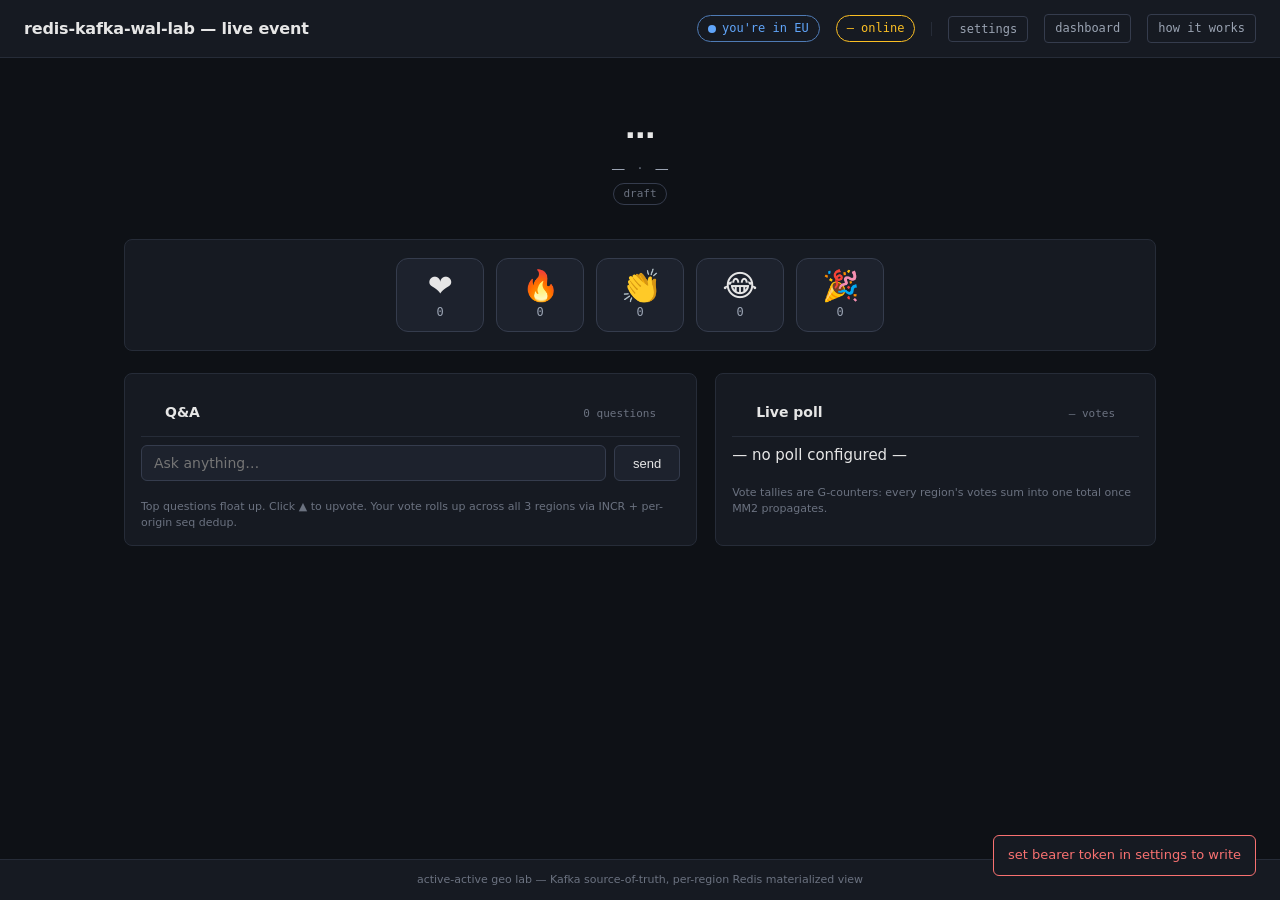
==== web/live.html @ e9402089 "Add live event app: reactions + Q&A + live poll A real audience-facing application built on top of t" ====
<!doctype html>
<html lang="en">
<head>
  <meta charset="utf-8" />
  <meta name="viewport" content="width=device-width, initial-scale=1" />
  <title>Live event — redis-kafka-wal-lab</title>
  <link rel="stylesheet" href="style.css" />
  <link rel="stylesheet" href="live.css" />
</head>
<body class="live-body">
  <header>
    <h1 id="event-title">redis-kafka-wal-lab — live event</h1>
    <div class="header-meta">
      <span id="region-pill" class="region-pill" title="virtual region you're connected to">
        <span class="region-pill-dot"></span>
        <span id="region-pill-label">…</span>
      </span>
      <span id="attendees-pill" class="conn-status conn-pending">— online</span>
      <span class="header-spacer"></span>
      <button id="settings-btn" class="link-btn" type="button">settings</button>
      <a class="link-btn" href="/">dashboard</a>
      <a class="link-btn" href="/how-it-works">how it works</a>
    </div>
  </header>

  <section id="settings-panel" class="settings-panel hidden">
    <label>
      Display name
      <input id="display-name" type="text" placeholder="Anonymous" maxlength="40" />
    </label>
    <label>
      Virtual region
      <select id="region-select">
        <option value="us">us — Americas</option>
        <option value="eu">eu — Europe</option>
        <option value="ap">ap — Asia-Pacific</option>
      </select>
    </label>
    <label>
      Bearer token (write ops)
      <input id="api-token" type="password" placeholder="required to react / vote / ask" />
    </label>
    <label>
      API base URL
      <input id="api-base" type="text" placeholder="https://redis-kafka-wal-api.zeteq.com" />
    </label>
    <button id="settings-save" type="button">save</button>
    <p class="hint">Token + name persist in your browser. Open this URL in three tabs with three different regions to see eventual consistency.</p>
  </section>

  <main class="live-main">

    <section class="event-hero">
      <h2 id="hero-title">…</h2>
      <p class="hero-meta">
        <span id="hero-speaker">—</span>
        <span class="hero-sep">·</span>
        <span id="hero-topic">—</span>
      </p>
      <p class="hero-meta">
        <span id="hero-status" class="hero-status">draft</span>
      </p>
    </section>

    <section class="reactions">
      <div class="reactions-row" id="reactions-row">
        <!-- buttons injected by JS -->
      </div>
      <div id="reactions-fx" class="reactions-fx" aria-hidden="true"></div>
    </section>

    <section class="grid">

      <article class="qa-panel">
        <header class="panel-head">
          <h3>Q&amp;A</h3>
          <span id="qa-count" class="panel-stat">0 questions</span>
        </header>
        <form id="qa-form" class="qa-form">
          <input id="qa-input" type="text" maxlength="240" placeholder="Ask anything…" autocomplete="off" />
          <button type="submit">send</button>
        </form>
        <ul id="qa-list" class="qa-list"></ul>
        <p class="hint">Top questions float up. Click ▲ to upvote. Your vote rolls up across all 3 regions via INCR + per-origin seq dedup.</p>
      </article>

      <article class="poll-panel">
        <header class="panel-head">
          <h3>Live poll</h3>
          <span id="poll-total" class="panel-stat">— votes</span>
        </header>
        <p id="poll-question" class="poll-question">— no poll configured —</p>
        <div id="poll-options" class="poll-options"></div>
        <p class="hint">Vote tallies are G-counters: every region's votes sum into one total once MM2 propagates.</p>
      </article>

    </section>

  </main>

  <footer>
    <span>active-active geo lab — Kafka source-of-truth, per-region Redis materialized view</span>
  </footer>

  <script src="live.js" defer></script>
</body>
</html>
---- web/style.css ----
:root {
  --bg: #0e1116;
  --bg-elev: #161a22;
  --bg-elev-2: #1d222d;
  --fg: #e6e6e6;
  --fg-dim: #9aa3b2;
  --fg-faint: #6b7280;
  --border: #262c38;
  --border-strong: #353c4d;

  --us: #4ade80;
  --eu: #60a5fa;
  --ap: #f472b6;

  --ok: #4ade80;
  --warn: #fbbf24;
  --err: #f87171;

  --mono: ui-monospace, "JetBrains Mono", "Menlo", "Monaco", "Consolas", monospace;
  --sans: ui-sans-serif, system-ui, -apple-system, "Segoe UI", "Inter", sans-serif;
}

* { box-sizing: border-box; }
html, body { margin: 0; padding: 0; }
body {
  background: var(--bg);
  color: var(--fg);
  font-family: var(--sans);
  font-size: 14px;
  line-height: 1.45;
  min-height: 100vh;
  display: flex;
  flex-direction: column;
}

header {
  display: flex;
  align-items: center;
  justify-content: space-between;
  padding: 14px 24px;
  border-bottom: 1px solid var(--border);
  background: var(--bg-elev);
}
header h1 { font-size: 16px; font-weight: 600; margin: 0; letter-spacing: -0.01em; }
.header-meta { display: flex; align-items: center; gap: 16px; }
.header-spacer { width: 1px; height: 14px; background: var(--border); }
.link-btn {
  background: transparent;
  border: 1px solid var(--border-strong);
  color: var(--fg-dim);
  font-family: var(--mono);
  font-size: 12px;
  padding: 5px 10px;
  border-radius: 4px;
  cursor: pointer;
  text-decoration: none;
}
.link-btn:hover { color: var(--fg); border-color: var(--fg-dim); }

.conn-status {
  font-family: var(--mono);
  font-size: 12px;
  padding: 4px 10px;
  border-radius: 999px;
  border: 1px solid var(--border);
}
.conn-pending { color: var(--warn); border-color: var(--warn); }
.conn-ok      { color: var(--ok);   border-color: var(--ok); }
.conn-err     { color: var(--err);  border-color: var(--err); }

main {
  flex: 1;
  padding: 18px 24px 30px;
  display: flex;
  flex-direction: column;
  gap: 18px;
  max-width: 1700px;
  width: 100%;
  margin: 0 auto;
}

/* settings */
.settings-panel {
  background: var(--bg-elev);
  border: 1px solid var(--border);
  padding: 14px 20px;
  margin: 0 24px;
  border-radius: 6px;
  display: flex;
  gap: 12px;
  flex-wrap: wrap;
  align-items: end;
}
.settings-panel.hidden { display: none; }
.settings-panel label {
  display: flex;
  flex-direction: column;
  gap: 4px;
  font-size: 12px;
  color: var(--fg-dim);
  flex: 1 1 280px;
}
.settings-panel input {
  background: var(--bg-elev-2);
  color: var(--fg);
  border: 1px solid var(--border-strong);
  border-radius: 4px;
  padding: 6px 9px;
  font-family: var(--mono);
  font-size: 13px;
}
.settings-panel button {
  background: var(--bg-elev-2);
  color: var(--fg);
  border: 1px solid var(--border-strong);
  border-radius: 4px;
  padding: 7px 14px;
  cursor: pointer;
  font-size: 12px;
}
.settings-panel button:hover { border-color: var(--fg-dim); }
.hint {
  font-size: 11px;
  color: var(--fg-faint);
  margin: 6px 0 0;
}

/* region columns */
.regions {
  display: grid;
  grid-template-columns: repeat(3, 1fr);
  gap: 12px;
}
.region {
  background: var(--bg-elev);
  border: 1px solid var(--border);
  border-radius: 6px;
  padding: 12px 14px;
  min-height: 380px;
}
.region h2 {
  font-size: 13px;
  font-weight: 600;
  margin: 0 0 10px;
  display: flex;
  align-items: center;
  gap: 8px;
}
.region-tag {
  display: inline-block;
  padding: 2px 7px;
  font-size: 11px;
  font-family: var(--mono);
  border-radius: 4px;
  background: var(--bg-elev-2);
  color: var(--fg-dim);
  border: 1px solid var(--border-strong);
}
.region-us { color: var(--us); border-color: color-mix(in srgb, var(--us) 60%, var(--border-strong)); }
.region-eu { color: var(--eu); border-color: color-mix(in srgb, var(--eu) 60%, var(--border-strong)); }
.region-ap { color: var(--ap); border-color: color-mix(in srgb, var(--ap) 60%, var(--border-strong)); }

.region-body {
  display: flex;
  flex-direction: column;
  gap: 10px;
}
.kv {
  background: var(--bg-elev-2);
  border-radius: 4px;
  padding: 8px 10px;
  border: 1px solid var(--border);
}
.kv-label {
  font-family: var(--mono);
  font-size: 11px;
  color: var(--fg-faint);
  margin-bottom: 4px;
}
.kv-value {
  font-family: var(--mono);
  font-size: 13px;
  color: var(--fg);
  white-space: pre-wrap;
  word-break: break-word;
}
.kv-value.empty { color: var(--fg-faint); font-style: italic; }
.kv-just-changed {
  animation: flash 1.4s ease-out;
}
@keyframes flash {
  0%   { background: color-mix(in srgb, var(--us) 25%, var(--bg-elev-2)); }
  40%  { background: color-mix(in srgb, var(--us) 18%, var(--bg-elev-2)); }
  100% { background: var(--bg-elev-2); }
}

/* bottom grid: log + sim + produce */
.bottom-grid {
  display: grid;
  grid-template-columns: 2fr 1fr 1fr;
  gap: 12px;
  min-height: 320px;
}
@media (max-width: 1100px) {
  .bottom-grid { grid-template-columns: 1fr; }
}
.event-log, .produce, .sim {
  background: var(--bg-elev);
  border: 1px solid var(--border);
  border-radius: 6px;
  padding: 12px 14px;
}

/* sim controls */
.sim-header { display: flex; justify-content: space-between; align-items: center; }
.sim-status {
  font-family: var(--mono);
  font-size: 11px;
  padding: 3px 8px;
  border-radius: 999px;
  border: 1px solid var(--border);
}
.sim-off { color: var(--fg-faint); border-color: var(--border-strong); }
.sim-on  { color: var(--ok); border-color: var(--ok); }
.sim-controls {
  display: flex;
  gap: 8px;
  align-items: end;
  margin-top: 10px;
}
.sim-controls label {
  display: flex;
  flex-direction: column;
  gap: 3px;
  font-size: 11px;
  color: var(--fg-dim);
  flex: 1;
}
.sim-controls button {
  background: var(--bg-elev-2);
  color: var(--fg);
  border: 1px solid var(--border-strong);
  border-radius: 4px;
  padding: 8px 16px;
  cursor: pointer;
  font-size: 12px;
  min-width: 90px;
}
.sim-controls button:hover { border-color: var(--fg-dim); }
.sim-controls button.running {
  border-color: var(--err);
  color: var(--err);
}
.sim-controls button:disabled { opacity: 0.5; cursor: not-allowed; }
.sim-stats {
  margin-top: 10px;
  font-family: var(--mono);
  font-size: 11px;
  color: var(--fg-dim);
}
.event-log-header {
  display: flex;
  justify-content: space-between;
  align-items: center;
}
.event-log h2, .produce h2 { font-size: 13px; font-weight: 600; margin: 0; }
.event-log-stats {
  font-family: var(--mono);
  font-size: 12px;
  color: var(--fg-dim);
  display: flex;
  align-items: center;
  gap: 10px;
}

#event-log {
  margin-top: 10px;
  max-height: 460px;
  overflow-y: auto;
  font-family: var(--mono);
  font-size: 12px;
  display: flex;
  flex-direction: column;
  gap: 4px;
}
.evt {
  padding: 5px 8px;
  border-radius: 4px;
  background: var(--bg-elev-2);
  border-left: 3px solid var(--border-strong);
  display: grid;
  grid-template-columns: auto auto auto 1fr auto;
  gap: 10px;
  align-items: center;
}
.evt-origin-us { border-left-color: var(--us); }
.evt-origin-eu { border-left-color: var(--eu); }
.evt-origin-ap { border-left-color: var(--ap); }

.evt-time   { color: var(--fg-faint); font-size: 11px; min-width: 64px; }
.evt-origin { font-weight: 600; min-width: 24px; }
.evt-origin.us { color: var(--us); }
.evt-origin.eu { color: var(--eu); }
.evt-origin.ap { color: var(--ap); }
.evt-op     { color: var(--fg); min-width: 44px; }
.evt-key    { color: var(--fg); }
.evt-payload { color: var(--fg-dim); }
.evt-observed {
  display: inline-flex;
  gap: 3px;
  font-size: 10px;
  color: var(--fg-faint);
}
.evt-observed .obs {
  display: inline-block;
  width: 6px;
  height: 12px;
  background: var(--border-strong);
  border-radius: 1px;
  opacity: 0.4;
}
.evt-observed .obs.us { background: var(--us); opacity: 1; }
.evt-observed .obs.eu { background: var(--eu); opacity: 1; }
.evt-observed .obs.ap { background: var(--ap); opacity: 1; }

/* produce form */
#produce-form {
  display: flex;
  flex-direction: column;
  gap: 10px;
  margin-top: 8px;
}
.row {
  display: flex;
  gap: 8px;
  flex-wrap: wrap;
}
.row label {
  display: flex;
  flex-direction: column;
  gap: 3px;
  font-size: 11px;
  color: var(--fg-dim);
  flex: 1 1 80px;
}
.row label:has(input[name="key"]),
.row label:has(input[name="value"]) { flex: 2 1 200px; }
input, select {
  background: var(--bg-elev-2);
  color: var(--fg);
  border: 1px solid var(--border-strong);
  border-radius: 4px;
  padding: 6px 8px;
  font-family: var(--mono);
  font-size: 12px;
}
.produce-actions {
  align-items: center;
}
button[type="submit"] {
  background: var(--bg-elev-2);
  color: var(--fg);
  border: 1px solid var(--border-strong);
  border-radius: 4px;
  padding: 8px 16px;
  cursor: pointer;
  font-size: 12px;
}
button[type="submit"]:hover { border-color: var(--fg-dim); }
button[type="submit"]:disabled { opacity: 0.5; cursor: not-allowed; }

.produce-result {
  font-family: var(--mono);
  font-size: 11px;
  color: var(--fg-dim);
}
.produce-result.ok  { color: var(--ok); }
.produce-result.err { color: var(--err); }

footer {
  padding: 12px 24px;
  border-top: 1px solid var(--border);
  background: var(--bg-elev);
  font-size: 11px;
  color: var(--fg-faint);
  text-align: center;
}

/* prose / how-it-works page */
main.prose {
  max-width: 760px;
  margin: 0 auto;
  padding: 32px 24px 48px;
  display: block;
  font-size: 15px;
  line-height: 1.65;
  color: var(--fg);
}
main.prose section + section { margin-top: 36px; }
main.prose h2 {
  font-size: 22px;
  font-weight: 600;
  margin: 0 0 14px;
  letter-spacing: -0.01em;
  border-bottom: 1px solid var(--border);
  padding-bottom: 8px;
}
main.prose h3 { font-size: 16px; font-weight: 600; margin: 24px 0 8px; }
main.prose p { margin: 0 0 14px; color: var(--fg); }
main.prose strong { color: var(--fg); font-weight: 600; }
main.prose em { color: var(--fg-dim); font-style: italic; }
main.prose a { color: var(--eu); text-decoration: underline; text-decoration-color: color-mix(in srgb, var(--eu) 35%, transparent); text-underline-offset: 2px; }
main.prose a:hover { text-decoration-color: var(--eu); }

main.prose ul, main.prose ol {
  margin: 0 0 14px;
  padding-left: 22px;
}
main.prose li { margin-bottom: 6px; }
main.prose ol.trace { counter-reset: step; padding-left: 0; list-style: none; }
main.prose ol.trace > li {
  counter-increment: step;
  position: relative;
  padding: 10px 12px 10px 42px;
  background: var(--bg-elev);
  border: 1px solid var(--border);
  border-radius: 6px;
  margin-bottom: 8px;
}
main.prose ol.trace > li::before {
  content: counter(step);
  position: absolute;
  left: 12px;
  top: 10px;
  width: 22px;
  height: 22px;
  display: inline-flex;
  align-items: center;
  justify-content: center;
  background: var(--bg-elev-2);
  border: 1px solid var(--border-strong);
  border-radius: 999px;
  font-family: var(--mono);
  font-size: 11px;
  color: var(--fg-dim);
}

main.prose code {
  font-family: var(--mono);
  font-size: 0.86em;
  background: var(--bg-elev-2);
  padding: 1px 5px;
  border-radius: 3px;
  color: var(--fg);
}
main.prose pre {
  background: var(--bg-elev);
  border: 1px solid var(--border);
  border-radius: 6px;
  padding: 14px 16px;
  overflow-x: auto;
  margin: 0 0 14px;
  line-height: 1.45;
}
main.prose pre code {
  background: transparent;
  padding: 0;
  font-size: 12.5px;
  color: var(--fg);
}
main.prose pre.diagram {
  font-size: 12px;
  line-height: 1.3;
  color: var(--fg-dim);
}

main.prose table {
  width: 100%;
  border-collapse: collapse;
  margin: 0 0 16px;
  font-size: 13.5px;
}
main.prose table th, main.prose table td {
  text-align: left;
  vertical-align: top;
  padding: 8px 12px;
  border-bottom: 1px solid var(--border);
}
main.prose table th {
  font-weight: 600;
  color: var(--fg);
  background: var(--bg-elev);
  border-bottom: 1px solid var(--border-strong);
}
main.prose table tr:hover td { background: var(--bg-elev); }

main.prose section.closing {
  margin-top: 40px;
  padding-top: 16px;
  border-top: 1px solid var(--border);
  color: var(--fg-faint);
  font-size: 13px;
}
---- web/live.css ----
/* Live-event app styles. Loaded on top of style.css. */

body.live-body { background: var(--bg); }

.region-pill {
  display: inline-flex;
  align-items: center;
  gap: 6px;
  font-family: var(--mono);
  font-size: 12px;
  padding: 4px 10px;
  border-radius: 999px;
  border: 1px solid var(--border-strong);
  color: var(--fg-dim);
}
.region-pill-dot {
  width: 8px; height: 8px; border-radius: 999px;
  background: var(--fg-faint);
}
.region-pill[data-region="us"] { color: var(--us); border-color: color-mix(in srgb, var(--us) 60%, var(--border-strong)); }
.region-pill[data-region="us"] .region-pill-dot { background: var(--us); }
.region-pill[data-region="eu"] { color: var(--eu); border-color: color-mix(in srgb, var(--eu) 60%, var(--border-strong)); }
.region-pill[data-region="eu"] .region-pill-dot { background: var(--eu); }
.region-pill[data-region="ap"] { color: var(--ap); border-color: color-mix(in srgb, var(--ap) 60%, var(--border-strong)); }
.region-pill[data-region="ap"] .region-pill-dot { background: var(--ap); }

.live-main {
  max-width: 1080px;
  margin: 0 auto;
  padding: 28px 24px 60px;
  display: flex;
  flex-direction: column;
  gap: 22px;
}

/* Hero */
.event-hero {
  text-align: center;
  padding: 20px 16px 8px;
}
.event-hero h2 {
  font-size: 30px;
  font-weight: 700;
  letter-spacing: -0.02em;
  margin: 0 0 8px;
  color: var(--fg);
}
.hero-meta {
  margin: 4px 0;
  font-size: 14px;
  color: var(--fg-dim);
}
.hero-sep { color: var(--fg-faint); margin: 0 8px; }
.hero-status {
  display: inline-block;
  padding: 2px 9px;
  font-family: var(--mono);
  font-size: 11px;
  border-radius: 999px;
  border: 1px solid var(--border-strong);
  color: var(--fg-faint);
}
.hero-status.live {
  color: var(--ok);
  border-color: var(--ok);
  background: color-mix(in srgb, var(--ok) 10%, transparent);
}
.hero-status.ended {
  color: var(--err);
  border-color: var(--err);
}

/* Reactions */
.reactions {
  position: relative;
  background: var(--bg-elev);
  border: 1px solid var(--border);
  border-radius: 8px;
  padding: 18px 16px;
  overflow: hidden;
}
.reactions-row {
  display: flex;
  gap: 12px;
  justify-content: center;
  flex-wrap: wrap;
}
.reaction-btn {
  display: flex;
  flex-direction: column;
  align-items: center;
  gap: 4px;
  background: var(--bg-elev-2);
  border: 1px solid var(--border-strong);
  border-radius: 12px;
  padding: 12px 18px;
  cursor: pointer;
  min-width: 88px;
  font-family: var(--sans);
  color: var(--fg);
  transition: transform 80ms ease, border-color 120ms ease;
}
.reaction-btn:hover { border-color: var(--fg-dim); transform: translateY(-1px); }
.reaction-btn:active { transform: scale(0.96); }
.reaction-btn:disabled { opacity: 0.5; cursor: not-allowed; }
.reaction-emoji { font-size: 30px; line-height: 1; }
.reaction-count {
  font-family: var(--mono);
  font-size: 12px;
  color: var(--fg-dim);
  min-width: 30px;
  text-align: center;
}
.reaction-count.bumping { color: var(--fg); transition: color 200ms; }

/* Floating emoji effect */
.reactions-fx {
  position: absolute;
  inset: 0;
  pointer-events: none;
  overflow: hidden;
}
.fx-emoji {
  position: absolute;
  font-size: 28px;
  opacity: 0.95;
  animation: floatup 1500ms cubic-bezier(.2,.7,.3,1) forwards;
}
@keyframes floatup {
  0%   { transform: translate(0, 0) scale(1); opacity: 1; }
  90%  { opacity: 1; }
  100% { transform: translate(var(--dx, 0), -160px) scale(1.4); opacity: 0; }
}

/* Two-column grid */
.grid {
  display: grid;
  grid-template-columns: 1.3fr 1fr;
  gap: 18px;
}
@media (max-width: 900px) { .grid { grid-template-columns: 1fr; } }

.qa-panel, .poll-panel {
  background: var(--bg-elev);
  border: 1px solid var(--border);
  border-radius: 8px;
  padding: 14px 16px;
}
.panel-head {
  display: flex;
  justify-content: space-between;
  align-items: baseline;
  margin-bottom: 8px;
}
.panel-head h3 {
  margin: 0;
  font-size: 14px;
  font-weight: 600;
}
.panel-stat {
  font-family: var(--mono);
  font-size: 11px;
  color: var(--fg-faint);
}

/* Q&A */
.qa-form {
  display: flex;
  gap: 8px;
  margin-bottom: 12px;
}
.qa-form input {
  flex: 1;
  background: var(--bg-elev-2);
  color: var(--fg);
  border: 1px solid var(--border-strong);
  border-radius: 6px;
  padding: 9px 12px;
  font-size: 14px;
  font-family: var(--sans);
}
.qa-form button {
  background: var(--bg-elev-2);
  color: var(--fg);
  border: 1px solid var(--border-strong);
  border-radius: 6px;
  padding: 9px 18px;
  font-size: 13px;
  cursor: pointer;
}
.qa-form button:hover { border-color: var(--fg-dim); }
.qa-form button:disabled { opacity: 0.5; cursor: not-allowed; }

.qa-list {
  list-style: none;
  margin: 0;
  padding: 0;
  display: flex;
  flex-direction: column;
  gap: 6px;
  max-height: 460px;
  overflow-y: auto;
}
.qa-item {
  display: flex;
  gap: 10px;
  align-items: stretch;
  padding: 8px 10px;
  background: var(--bg-elev-2);
  border: 1px solid var(--border);
  border-radius: 6px;
  border-left: 3px solid var(--border-strong);
  transition: border-left-color 200ms;
}
.qa-item.origin-us { border-left-color: var(--us); }
.qa-item.origin-eu { border-left-color: var(--eu); }
.qa-item.origin-ap { border-left-color: var(--ap); }

.qa-vote {
  display: flex;
  flex-direction: column;
  align-items: center;
  justify-content: center;
  gap: 0;
  min-width: 38px;
  background: var(--bg-elev);
  border: 1px solid var(--border-strong);
  border-radius: 5px;
  padding: 4px 6px;
  cursor: pointer;
}
.qa-vote:hover { border-color: var(--fg-dim); }
.qa-vote .arrow { font-size: 12px; color: var(--fg-dim); }
.qa-vote .count {
  font-family: var(--mono);
  font-size: 14px;
  font-weight: 600;
  color: var(--fg);
}
.qa-vote.voted .arrow,
.qa-vote.voted .count {
  color: var(--us);
}

.qa-text {
  flex: 1;
  display: flex;
  flex-direction: column;
  justify-content: center;
  gap: 4px;
}
.qa-text-body {
  font-size: 14px;
  color: var(--fg);
  line-height: 1.45;
}
.qa-text-meta {
  font-family: var(--mono);
  font-size: 11px;
  color: var(--fg-faint);
}

/* Poll */
.poll-question {
  font-size: 15px;
  color: var(--fg);
  font-weight: 500;
  margin: 4px 0 12px;
}
.poll-options {
  display: flex;
  flex-direction: column;
  gap: 8px;
}
.poll-option {
  position: relative;
  background: var(--bg-elev-2);
  border: 1px solid var(--border);
  border-radius: 6px;
  padding: 10px 12px;
  cursor: pointer;
  display: flex;
  align-items: center;
  gap: 10px;
  overflow: hidden;
  transition: border-color 120ms ease;
}
.poll-option:hover { border-color: var(--fg-dim); }
.poll-option.voted { border-color: var(--us); }
.poll-option-bar {
  position: absolute;
  inset: 0;
  width: 0%;
  background: color-mix(in srgb, var(--eu) 18%, transparent);
  transition: width 600ms cubic-bezier(.2,.7,.3,1);
  z-index: 0;
}
.poll-option-text {
  position: relative;
  z-index: 1;
  flex: 1;
  font-size: 14px;
  color: var(--fg);
}
.poll-option-stat {
  position: relative;
  z-index: 1;
  font-family: var(--mono);
  font-size: 12px;
  color: var(--fg-dim);
  min-width: 84px;
  text-align: right;
}

/* small toast for transient errors */
.toast {
  position: fixed;
  bottom: 24px;
  right: 24px;
  padding: 10px 14px;
  border-radius: 6px;
  font-size: 13px;
  background: var(--bg-elev);
  border: 1px solid var(--err);
  color: var(--err);
  z-index: 999;
  animation: toast-in 200ms ease;
}
@keyframes toast-in { from { opacity: 0; transform: translateY(10px); } to { opacity: 1; transform: translateY(0); } }
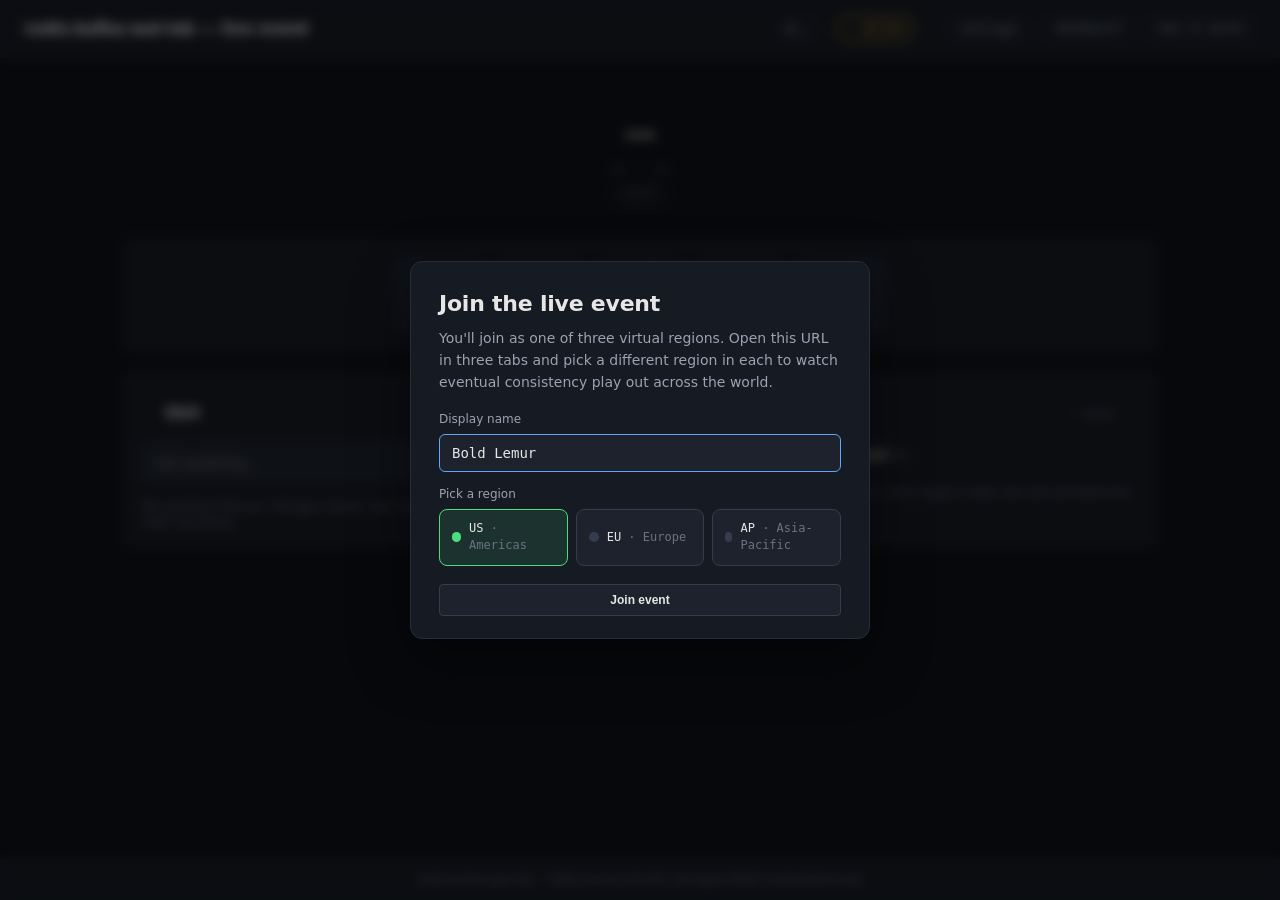
==== commit a439d03c: "Add zero-friction join flow for the live event app The live page no longer requires anyone to paste " ====
--- a/web/live.html
+++ b/web/live.html
@@ -37,16 +37,54 @@
       </select>
     </label>
     <label>
-      Bearer token (write ops)
-      <input id="api-token" type="password" placeholder="required to react / vote / ask" />
+      Bearer token (admin override; sim controls)
+      <input id="api-token" type="password" placeholder="empty = use public lab token" />
     </label>
     <label>
       API base URL
       <input id="api-base" type="text" placeholder="https://redis-kafka-wal-api.zeteq.com" />
     </label>
     <button id="settings-save" type="button">save</button>
-    <p class="hint">Token + name persist in your browser. Open this URL in three tabs with three different regions to see eventual consistency.</p>
+    <button id="settings-rejoin" type="button" class="link-btn">leave event</button>
+    <p class="hint">Public lab token is fetched automatically. Paste an admin token only if you need to control the simulator from this page.</p>
   </section>
+
+  <div id="join-modal" class="modal" hidden>
+    <div class="modal-backdrop"></div>
+    <div class="modal-card">
+      <h2>Join the live event</h2>
+      <p class="modal-desc">
+        You'll join as one of three virtual regions. Open this URL in
+        three tabs and pick a different region in each to watch
+        eventual consistency play out across the world.
+      </p>
+      <form id="join-form">
+        <label>
+          Display name
+          <input id="join-name" type="text" maxlength="40" autocomplete="off" required />
+        </label>
+        <fieldset class="region-radios">
+          <legend>Pick a region</legend>
+          <label class="region-radio" data-region="us">
+            <input type="radio" name="join-region" value="us" />
+            <span class="region-radio-dot"></span>
+            <span class="region-radio-label">US <em>· Americas</em></span>
+          </label>
+          <label class="region-radio" data-region="eu">
+            <input type="radio" name="join-region" value="eu" />
+            <span class="region-radio-dot"></span>
+            <span class="region-radio-label">EU <em>· Europe</em></span>
+          </label>
+          <label class="region-radio" data-region="ap">
+            <input type="radio" name="join-region" value="ap" />
+            <span class="region-radio-dot"></span>
+            <span class="region-radio-label">AP <em>· Asia-Pacific</em></span>
+          </label>
+        </fieldset>
+        <button type="submit" class="join-btn">Join event</button>
+      </form>
+    </div>
+  </div>
 
   <main class="live-main">
 
--- a/web/live.css
+++ b/web/live.css
@@ -312,6 +312,133 @@
   text-align: right;
 }
 
+/* Join modal */
+.modal {
+  position: fixed;
+  inset: 0;
+  display: flex;
+  align-items: center;
+  justify-content: center;
+  z-index: 100;
+}
+.modal[hidden] { display: none; }
+.modal-backdrop {
+  position: absolute;
+  inset: 0;
+  background: rgba(0, 0, 0, 0.5);
+  backdrop-filter: blur(6px);
+}
+.modal-card {
+  position: relative;
+  background: var(--bg-elev);
+  border: 1px solid var(--border);
+  border-radius: 12px;
+  padding: 26px 28px 22px;
+  max-width: 460px;
+  width: calc(100% - 32px);
+  box-shadow: 0 20px 60px rgba(0, 0, 0, 0.45);
+  animation: modal-in 220ms cubic-bezier(.2,.7,.3,1);
+}
+@keyframes modal-in {
+  from { opacity: 0; transform: translateY(12px) scale(0.98); }
+  to   { opacity: 1; transform: translateY(0) scale(1); }
+}
+.modal-card h2 {
+  font-size: 22px;
+  font-weight: 700;
+  letter-spacing: -0.01em;
+  margin: 0 0 8px;
+}
+.modal-desc {
+  font-size: 14px;
+  color: var(--fg-dim);
+  margin: 0 0 18px;
+  line-height: 1.55;
+}
+.modal-card form {
+  display: flex;
+  flex-direction: column;
+  gap: 14px;
+}
+.modal-card label:not(.region-radio) {
+  display: flex;
+  flex-direction: column;
+  gap: 5px;
+  font-size: 12px;
+  color: var(--fg-dim);
+}
+.modal-card input[type=text] {
+  background: var(--bg-elev-2);
+  color: var(--fg);
+  border: 1px solid var(--border-strong);
+  border-radius: 6px;
+  padding: 10px 12px;
+  font-size: 14px;
+}
+.modal-card input[type=text]:focus {
+  border-color: var(--eu);
+  outline: none;
+}
+.region-radios {
+  border: none;
+  margin: 0;
+  padding: 0;
+  display: flex;
+  gap: 8px;
+}
+.region-radios legend {
+  font-size: 12px;
+  color: var(--fg-dim);
+  margin-bottom: 6px;
+  padding: 0;
+}
+.region-radio {
+  flex: 1;
+  display: flex;
+  align-items: center;
+  gap: 8px;
+  background: var(--bg-elev-2);
+  border: 1px solid var(--border-strong);
+  border-radius: 8px;
+  padding: 10px 12px;
+  cursor: pointer;
+  transition: border-color 120ms;
+}
+.region-radio:hover { border-color: var(--fg-dim); }
+.region-radio input { display: none; }
+.region-radio-dot {
+  width: 10px; height: 10px; border-radius: 999px;
+  background: var(--border-strong);
+  transition: background 120ms;
+}
+.region-radio[data-region="us"]:has(input:checked) { border-color: var(--us); background: color-mix(in srgb, var(--us) 12%, transparent); }
+.region-radio[data-region="us"]:has(input:checked) .region-radio-dot { background: var(--us); }
+.region-radio[data-region="eu"]:has(input:checked) { border-color: var(--eu); background: color-mix(in srgb, var(--eu) 12%, transparent); }
+.region-radio[data-region="eu"]:has(input:checked) .region-radio-dot { background: var(--eu); }
+.region-radio[data-region="ap"]:has(input:checked) { border-color: var(--ap); background: color-mix(in srgb, var(--ap) 12%, transparent); }
+.region-radio[data-region="ap"]:has(input:checked) .region-radio-dot { background: var(--ap); }
+.region-radio-label {
+  font-family: var(--mono);
+  font-size: 12px;
+  color: var(--fg);
+}
+.region-radio-label em {
+  font-style: normal;
+  color: var(--fg-faint);
+}
+.join-btn {
+  background: var(--eu);
+  color: var(--bg);
+  border: none;
+  border-radius: 8px;
+  padding: 12px 18px;
+  font-weight: 600;
+  font-size: 14px;
+  cursor: pointer;
+  margin-top: 4px;
+}
+.join-btn:hover { filter: brightness(1.1); }
+
 /* small toast for transient errors */
 .toast {
   position: fixed;
